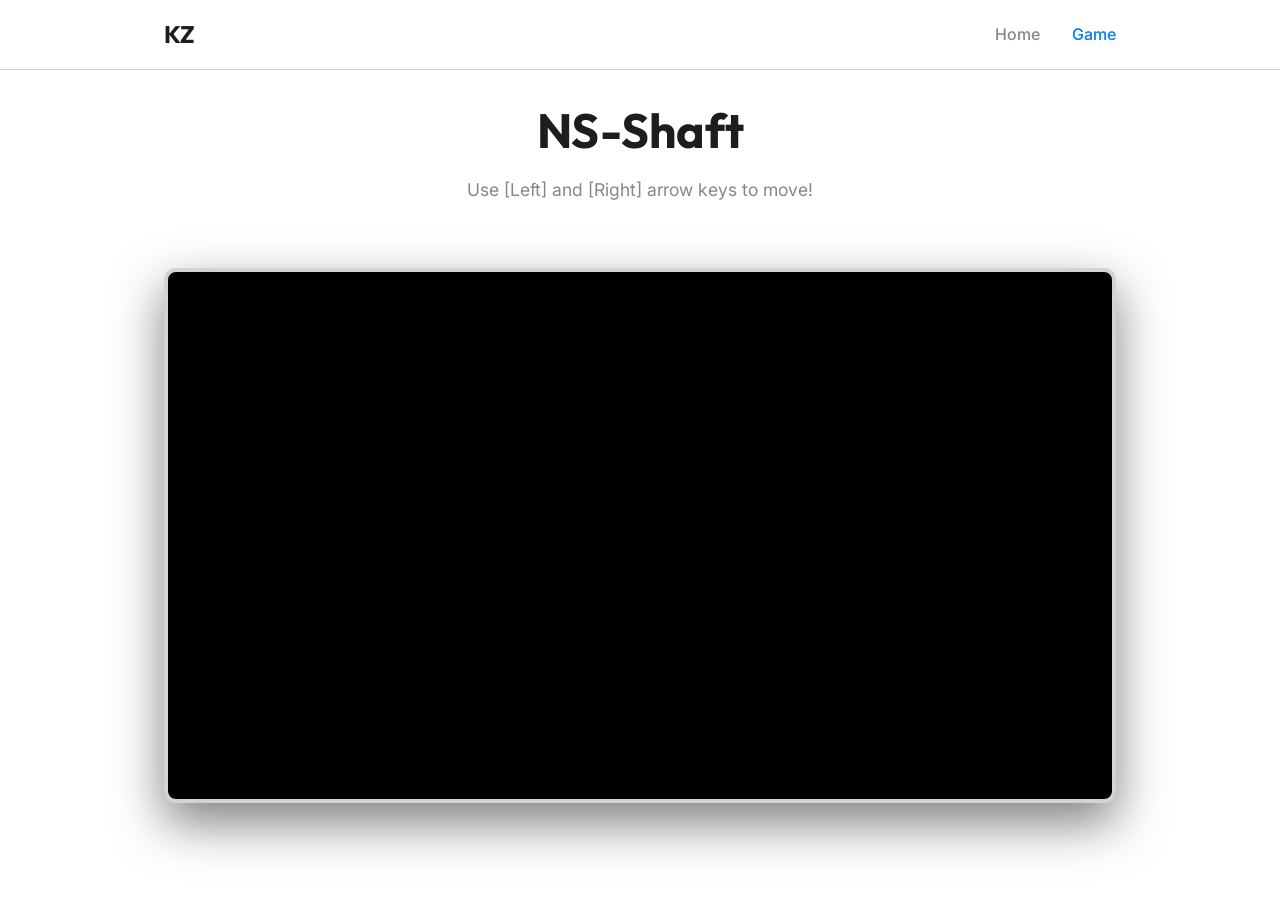
==== game.html @ c6e58439 "update game tab" ====
<!DOCTYPE html>
<html lang="en">
<head>
    <meta charset="UTF-8">
    <meta name="viewport" content="width=device-width, initial-scale=1.0">
    <title>NS-Shaft - Ke Zhai</title>
    <link rel="stylesheet" href="./css/index.css">
    <link rel="stylesheet" href="./css/game.css">
</head>
<body>

    <nav class="main-nav">
        <div class="nav-container">
            <a href="index.html" class="nav-logo">KZ</a>
            <ul class="nav-links">
                <li><a href="index.html">Home</a></li>
                <li><a href="game.html" class="active">Game</a></li>
            </ul>
        </div>
    </nav>

    <div class="container">
        <header>
            <h1>NS-Shaft</h1>
            <p class="contact-info">Use [Left] and [Right] arrow keys to move!</p>
        </header>

        <main class="game-wrapper">
            <iframe 
                src="https://j0n12.github.io/macvg1/projects/ns-shaft/" 
                id="game-frame"
                allowfullscreen
            ></iframe>
        </main>
    </div>

</body>
</html>
---- css/index.css ----
@import url('https://fonts.googleapis.com/css2?family=Inter:wght@300;400;500;600;700&family=Outfit:wght@300;400;500;600;700&display=swap');

:root {
    --primary: #007AFF;
    --primary-hover: #0063CC;
    --background: #ffffff;
    --text: #1d1d1f;
    --text-muted: #86868b;
    --secondary-bg: #f5f5f7;
    --border: #d2d2d7;
    --card-shadow: 0 4px 6px -1px rgba(0, 0, 0, 0.1), 0 2px 4px -1px rgba(0, 0, 0, 0.06);
    --font-main: 'Inter', -apple-system, BlinkMacSystemFont, sans-serif;
    --font-heading: 'Outfit', sans-serif;
    --max-width: 1000px;
    --nav-height: 70px;
}

@media (prefers-color-scheme: dark) {
    :root {
        --background: #000000;
        --text: #f5f5f7;
        --text-muted: #a1a1a6;
        --secondary-bg: #1c1c1e;
        --border: #38383a;
        --card-shadow: 0 4px 6px -1px rgba(0, 0, 0, 0.5), 0 2px 4px -1px rgba(0, 0, 0, 0.3);
    }
}

* {
    margin: 0;
    padding: 0;
    box-sizing: border-box;
}

body {
    font-family: var(--font-main);
    background-color: var(--background);
    color: var(--text);
    line-height: 1.6;
    -webkit-font-smoothing: antialiased;
}

.container {
    max-width: var(--max-width);
    margin: 0 auto;
    padding: calc(var(--nav-height) + 2rem) 1.5rem 2rem;
}

/* Navigation */
.main-nav {
    position: fixed;
    top: 0;
    left: 0;
    right: 0;
    height: var(--nav-height);
    background: rgba(255, 255, 255, 0.8);
    backdrop-filter: blur(10px);
    -webkit-backdrop-filter: blur(10px);
    border-bottom: 1px solid var(--border);
    z-index: 1000;
}

@media (prefers-color-scheme: dark) {
    .main-nav {
        background: rgba(0, 0, 0, 0.8);
    }
}

.nav-container {
    max-width: var(--max-width);
    margin: 0 auto;
    height: 100%;
    display: flex;
    justify-content: space-between;
    align-items: center;
    padding: 0 1.5rem;
}

.nav-logo {
    font-family: var(--font-heading);
    font-weight: 700;
    font-size: 1.5rem;
    color: var(--text) !important;
    text-decoration: none !important;
}

.nav-links {
    display: flex;
    gap: 2rem;
    list-style: none;
}

.nav-links a {
    color: var(--text-muted);
    font-weight: 500;
    transition: color 0.2s ease;
}

.nav-links a:hover, .nav-links a.active {
    color: var(--primary);
    text-decoration: none;
}

/* Typography */
h1, h2, h3, h4 {
    font-family: var(--font-heading);
    font-weight: 700;
    line-height: 1.2;
    margin-bottom: 1rem;
}

h1 { font-size: 3rem; }
h2 { font-size: 2rem; border-bottom: 2px solid var(--primary); display: inline-block; margin-bottom: 2rem; padding-bottom: 0.5rem; }
h3 { font-size: 1.5rem; margin-top: 1.5rem; }

a {
    color: var(--primary);
    text-decoration: none;
    transition: color 0.2s ease;
}

a:hover {
    color: var(--primary-hover);
    text-decoration: underline;
}

/* Header & Hero */
header {
    display: flex;
    flex-direction: column;
    align-items: center;
    text-align: center;
    margin-bottom: 4rem;
}

.profile-img {
    width: 180px;
    height: 180px;
    border-radius: 50%;
    object-fit: cover;
    margin-bottom: 1.5rem;
    border: 4px solid var(--primary);
    box-shadow: var(--card-shadow);
}

.contact-info {
    font-size: 1.1rem;
    color: var(--text-muted);
}

.cv-link {
    display: inline-block;
    margin-top: 1rem;
    padding: 0.6rem 1.5rem;
    background-color: var(--primary);
    color: white;
    border-radius: 999px;
    font-weight: 600;
    transition: transform 0.2s ease, background-color 0.2s ease;
}

.cv-link:hover {
    background-color: var(--primary-hover);
    color: white;
    text-decoration: none;
    transform: translateY(-2px);
}

/* Sections */
section {
    margin-bottom: 4rem;
}

.posts-wrapper {
    max-width: 100%;
}

ul {
    list-style: none;
}

.list-item {
    margin-bottom: 1.5rem;
    padding-left: 1rem;
    border-left: 3px solid var(--border);
    transition: border-color 0.2s ease;
}

.list-item:hover {
    border-left-color: var(--primary);
}

.list-item em {
    display: block;
    color: var(--text-muted);
    font-style: normal;
    font-size: 0.95rem;
    margin-top: 0.25rem;
}

/* Publication Card */
.pub-card {
    background: var(--secondary-bg);
    padding: 1.5rem;
    border-radius: 12px;
    margin-bottom: 1.5rem;
    box-shadow: 0 1px 3px rgba(0,0,0,0.1);
    transition: transform 0.2s ease, box-shadow 0.2s ease;
}

.pub-card:hover {
    transform: translateY(-4px);
    box-shadow: var(--card-shadow);
}

.pub-title {
    font-weight: 700;
    font-size: 1.2rem;
    display: block;
    margin-bottom: 0.5rem;
    color: var(--text);
}

.pub-authors {
    font-size: 1rem;
    color: var(--text-muted);
    margin-bottom: 0.5rem;
}

.pub-venue {
    font-style: italic;
    color: var(--primary);
    font-size: 0.95rem;
}

.pub-links {
    margin-top: 0.75rem;
    display: flex;
    gap: 1rem;
}

.badge {
    padding: 0.3rem 0.8rem;
    border-radius: 6px;
    font-size: 0.85rem;
    font-weight: 600;
    background: var(--border);
    color: var(--text);
    transition: background-color 0.2s ease;
}

.badge:hover {
    background: var(--primary);
    color: white;
    text-decoration: none;
}

/* Responsive */
@media (max-width: 768px) {
    h1 { font-size: 2.2rem; }
    header { margin-bottom: 2rem; }
    .profile-img { width: 140px; height: 140px; }
}
---- css/game.css ----
.game-wrapper {
    position: relative;
    width: 100%;
    max-width: 1024px;
    margin: 0 auto;
    aspect-ratio: 16 / 9;
    background: #000;
    border-radius: 12px;
    overflow: hidden;
    box-shadow: 0 20px 50px rgba(0,0,0,0.5);
    border: 4px solid var(--border);
}

#game-frame {
    width: 100%;
    height: 100%;
    border: none;
    display: block;
}
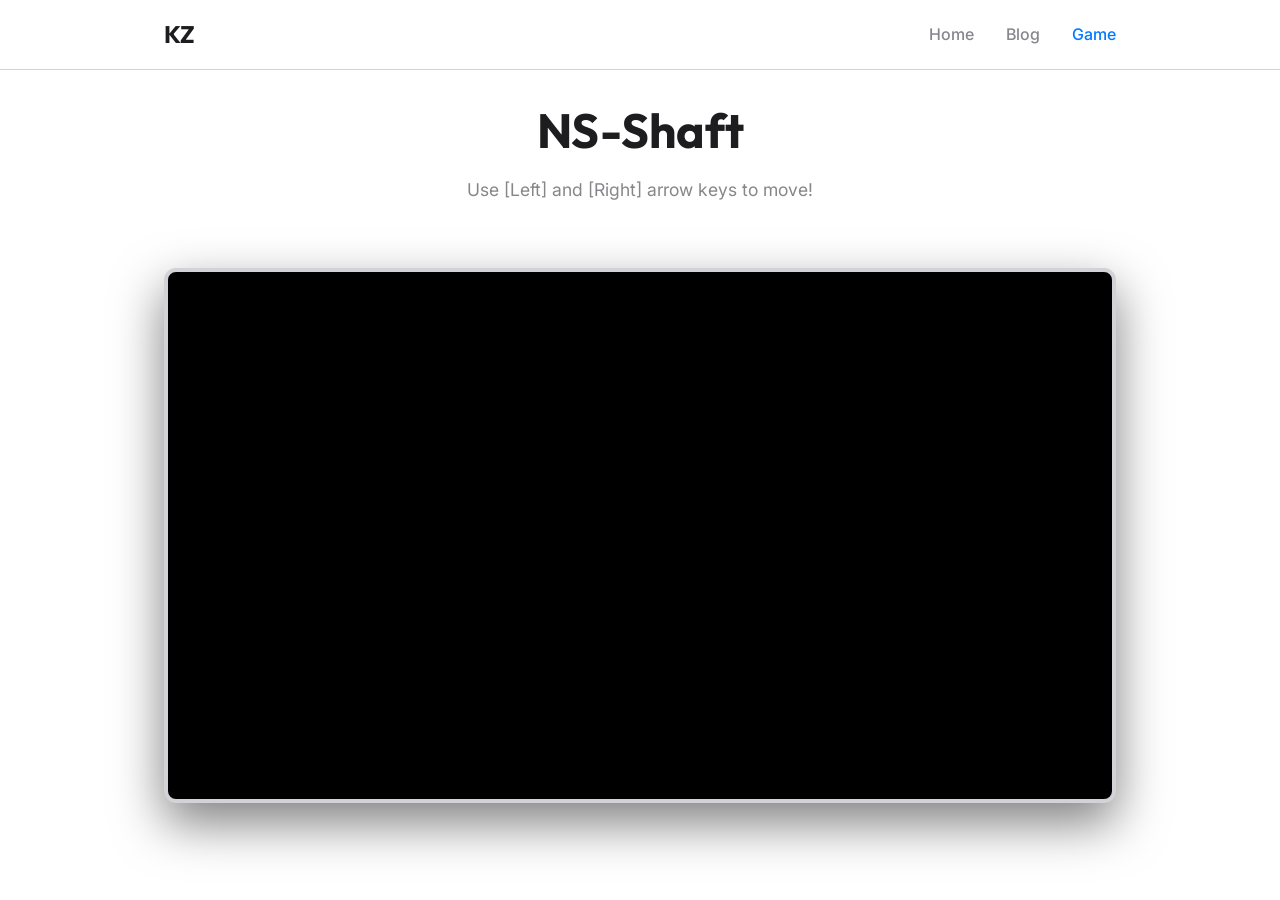
==== commit 689add08: "update blog page" ====
--- a/game.html
+++ b/game.html
@@ -14,6 +14,7 @@
             <a href="index.html" class="nav-logo">KZ</a>
             <ul class="nav-links">
                 <li><a href="index.html">Home</a></li>
+                <li><a href="blog.html">Blog</a></li>
                 <li><a href="game.html" class="active">Game</a></li>
             </ul>
         </div>
--- a/css/index.css
+++ b/css/index.css
@@ -255,9 +255,74 @@
     text-decoration: none;
 }
 
+/* Blog Card */
+.blog-card {
+    background: var(--secondary-bg);
+    padding: 2rem;
+    border-radius: 12px;
+    margin-bottom: 2rem;
+    box-shadow: 0 1px 3px rgba(0,0,0,0.1);
+    transition: transform 0.2s ease, box-shadow 0.2s ease;
+}
+
+.blog-card:hover {
+    transform: translateY(-4px);
+    box-shadow: var(--card-shadow);
+}
+
+.blog-title {
+    font-family: var(--font-heading);
+    font-weight: 700;
+    font-size: 1.5rem;
+    display: block;
+    margin-bottom: 0.5rem;
+    color: var(--text);
+    text-decoration: none;
+}
+
+.blog-title:hover {
+    color: var(--primary);
+    text-decoration: underline;
+}
+
+.blog-meta {
+    font-size: 0.9rem;
+    color: var(--text-muted);
+    margin-bottom: 1rem;
+    display: flex;
+    align-items: center;
+    gap: 0.5rem;
+}
+
+.blog-excerpt {
+    color: var(--text);
+    margin-bottom: 1.5rem;
+    line-height: 1.7;
+}
+
+.read-more {
+    display: inline-block;
+    padding: 0.5rem 1.2rem;
+    background-color: var(--primary);
+    color: white;
+    border-radius: 999px;
+    font-weight: 600;
+    font-size: 0.9rem;
+    transition: background-color 0.2s ease, transform 0.2s ease;
+    text-decoration: none;
+}
+
+.read-more:hover {
+    background-color: var(--primary-hover);
+    color: white;
+    text-decoration: none;
+    transform: translateY(-2px);
+}
+
 /* Responsive */
 @media (max-width: 768px) {
     h1 { font-size: 2.2rem; }
     header { margin-bottom: 2rem; }
     .profile-img { width: 140px; height: 140px; }
-}
+    .blog-card { padding: 1.5rem; }
+}
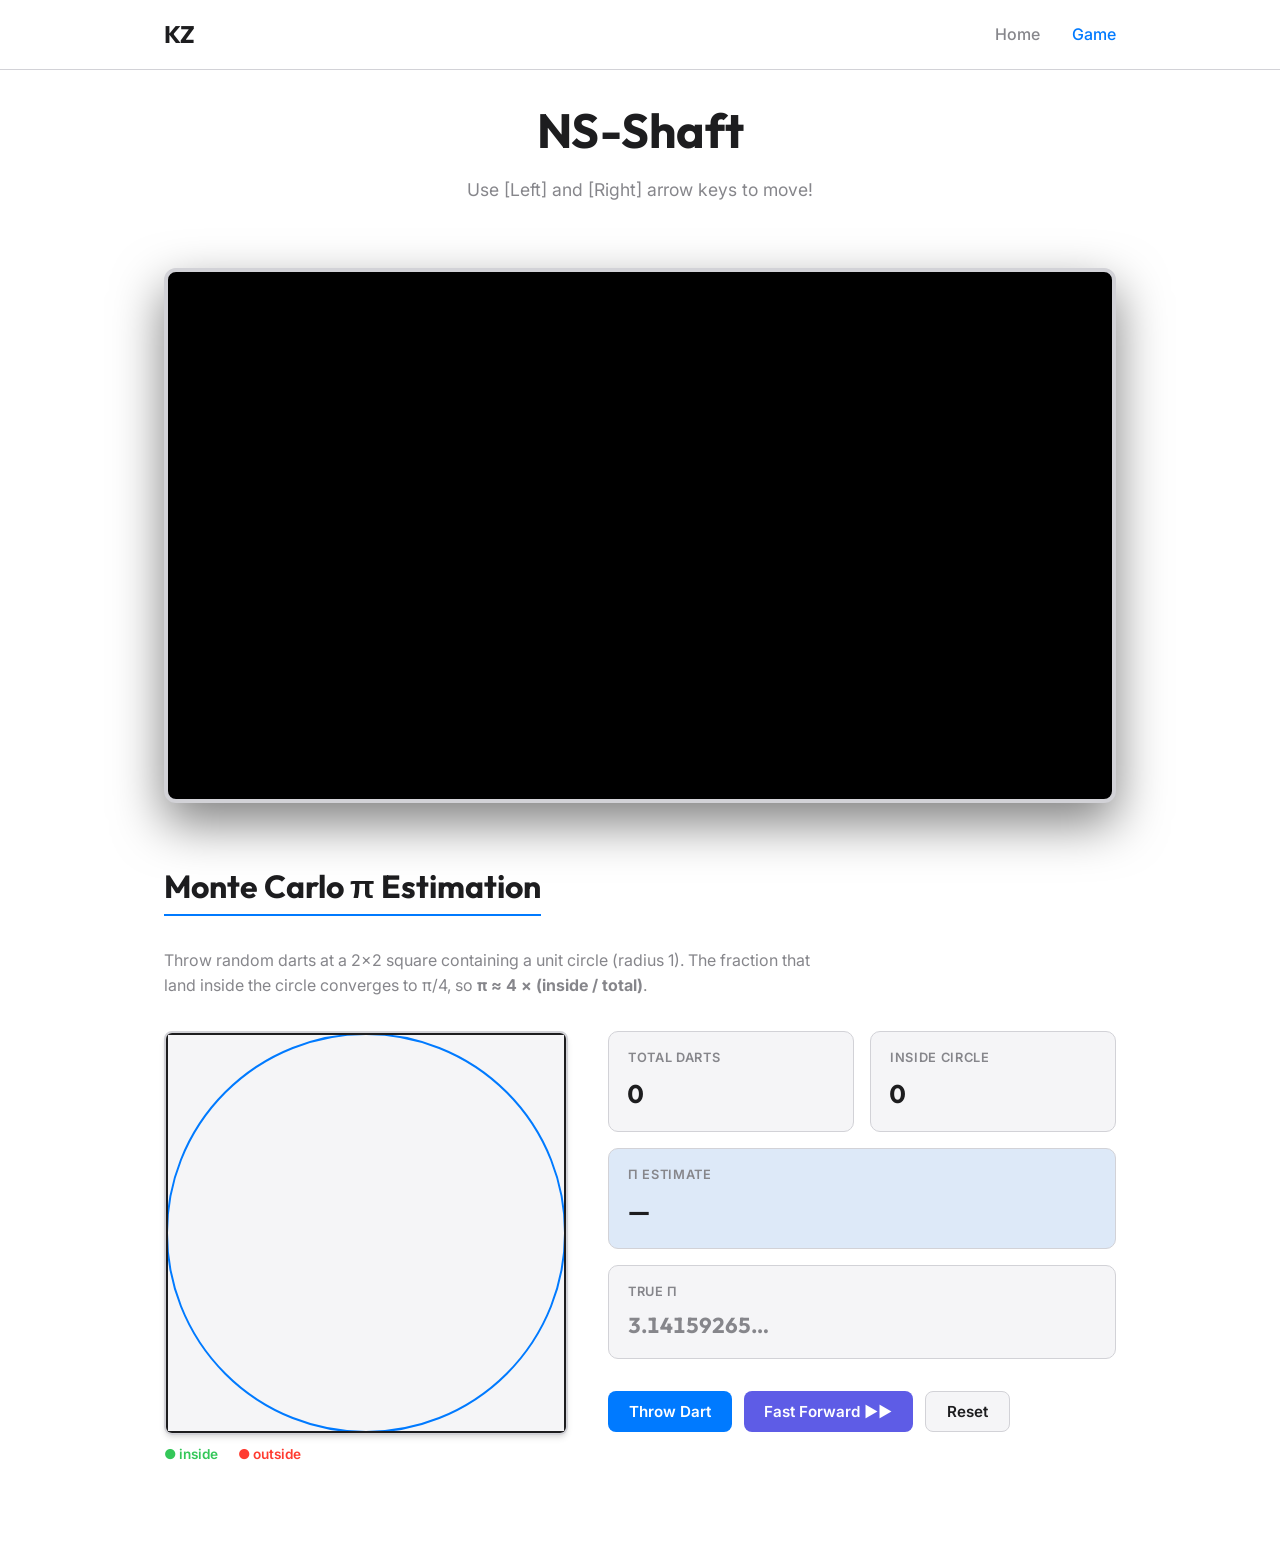
==== commit 0505de93: "update" ====
--- a/game.html
+++ b/game.html
@@ -14,7 +14,6 @@
             <a href="index.html" class="nav-logo">KZ</a>
             <ul class="nav-links">
                 <li><a href="index.html">Home</a></li>
-                <li><a href="blog.html">Blog</a></li>
                 <li><a href="game.html" class="active">Game</a></li>
             </ul>
         </div>
@@ -27,13 +26,159 @@
         </header>
 
         <main class="game-wrapper">
-            <iframe 
-                src="https://j0n12.github.io/macvg1/projects/ns-shaft/" 
+            <iframe
+                src="https://j0n12.github.io/macvg1/projects/ns-shaft/"
                 id="game-frame"
                 allowfullscreen
             ></iframe>
         </main>
+
+        <section class="mc-section">
+            <h2>Monte Carlo π Estimation</h2>
+            <p class="mc-description">
+                Throw random darts at a 2×2 square containing a unit circle (radius 1).
+                The fraction that land inside the circle converges to π/4, so
+                <strong>π ≈ 4 × (inside / total)</strong>.
+            </p>
+
+            <div class="mc-layout">
+                <div class="mc-canvas-wrap">
+                    <canvas id="mc-canvas" width="400" height="400"></canvas>
+                    <div class="mc-legend">
+                        <span class="legend-inside">● inside</span>
+                        <span class="legend-outside">● outside</span>
+                    </div>
+                </div>
+
+                <div class="mc-panel">
+                    <div class="mc-stats">
+                        <div class="mc-stat">
+                            <span class="mc-stat-label">Total Darts</span>
+                            <span class="mc-stat-value" id="mc-total">0</span>
+                        </div>
+                        <div class="mc-stat">
+                            <span class="mc-stat-label">Inside Circle</span>
+                            <span class="mc-stat-value" id="mc-inside">0</span>
+                        </div>
+                        <div class="mc-stat mc-stat-pi">
+                            <span class="mc-stat-label">π Estimate</span>
+                            <span class="mc-stat-value" id="mc-pi">—</span>
+                        </div>
+                        <div class="mc-stat mc-stat-true">
+                            <span class="mc-stat-label">True π</span>
+                            <span class="mc-stat-value mc-stat-dim">3.14159265…</span>
+                        </div>
+                    </div>
+
+                    <div class="mc-buttons">
+                        <button class="mc-btn mc-btn-primary" id="mc-throw">Throw Dart</button>
+                        <button class="mc-btn mc-btn-accent"  id="mc-ff">Fast Forward ▶▶</button>
+                        <button class="mc-btn mc-btn-danger"  id="mc-reset">Reset</button>
+                    </div>
+                </div>
+            </div>
+        </section>
     </div>
+
+    <script>
+    (function () {
+        const canvas  = document.getElementById('mc-canvas');
+        const ctx     = canvas.getContext('2d');
+        const W = canvas.width, H = canvas.height;
+        const CX = W / 2, CY = H / 2, R = W / 2 - 1;
+        const MAX_DOTS = 8000;
+        const DARTS_PER_FRAME = 50;
+
+        let total = 0, inside = 0, animId = null;
+
+        const throwBtn  = document.getElementById('mc-throw');
+        const ffBtn     = document.getElementById('mc-ff');
+        const resetBtn  = document.getElementById('mc-reset');
+        const totalEl   = document.getElementById('mc-total');
+        const insideEl  = document.getElementById('mc-inside');
+        const piEl      = document.getElementById('mc-pi');
+
+        function drawBackground() {
+            const dark = window.matchMedia('(prefers-color-scheme: dark)').matches;
+            ctx.fillStyle = dark ? '#1c1c1e' : '#f5f5f7';
+            ctx.fillRect(0, 0, W, H);
+
+            ctx.beginPath();
+            ctx.arc(CX, CY, R, 0, Math.PI * 2);
+            ctx.strokeStyle = '#007AFF';
+            ctx.lineWidth = 2;
+            ctx.stroke();
+
+            ctx.strokeStyle = dark ? '#f5f5f7' : '#1d1d1f';
+            ctx.lineWidth = 2;
+            ctx.strokeRect(1, 1, W - 2, H - 2);
+        }
+
+        function throwDart(draw) {
+            const x = Math.random() * 2 - 1;
+            const y = Math.random() * 2 - 1;
+            const hit = x * x + y * y <= 1;
+            total++;
+            if (hit) inside++;
+            if (draw) {
+                ctx.beginPath();
+                ctx.arc((x + 1) / 2 * W, (y + 1) / 2 * H, 2, 0, Math.PI * 2);
+                ctx.fillStyle = hit ? 'rgba(52,199,89,0.8)' : 'rgba(255,59,48,0.8)';
+                ctx.fill();
+            }
+        }
+
+        function updateStats() {
+            totalEl.textContent  = total.toLocaleString();
+            insideEl.textContent = inside.toLocaleString();
+            piEl.textContent     = total > 0 ? (4 * inside / total).toFixed(6) : '—';
+        }
+
+        function ffLoop() {
+            const draw = total < MAX_DOTS;
+            for (let i = 0; i < DARTS_PER_FRAME; i++) throwDart(draw);
+            updateStats();
+            animId = requestAnimationFrame(ffLoop);
+        }
+
+        function stopFF() {
+            if (animId) { cancelAnimationFrame(animId); animId = null; }
+            ffBtn.textContent  = 'Fast Forward ▶▶';
+            ffBtn.classList.remove('mc-btn-pause');
+            throwBtn.disabled  = false;
+        }
+
+        throwBtn.addEventListener('click', () => {
+            throwDart(total < MAX_DOTS);
+            updateStats();
+        });
+
+        ffBtn.addEventListener('click', () => {
+            if (animId) {
+                stopFF();
+            } else {
+                animId = requestAnimationFrame(ffLoop);
+                ffBtn.textContent = 'Pause ⏸';
+                ffBtn.classList.add('mc-btn-pause');
+                throwBtn.disabled = true;
+            }
+        });
+
+        resetBtn.addEventListener('click', () => {
+            stopFF();
+            total = 0; inside = 0;
+            drawBackground();
+            updateStats();
+        });
+
+        window.matchMedia('(prefers-color-scheme: dark)').addEventListener('change', () => {
+            drawBackground();
+        });
+
+        drawBackground();
+        updateStats();
+    })();
+    </script>
 
 </body>
 </html>
--- a/css/game.css
+++ b/css/game.css
@@ -1,3 +1,121 @@
+/* ── Monte Carlo Section ─────────────────────────────────────── */
+.mc-section {
+    margin-top: 4rem;
+}
+
+.mc-description {
+    color: var(--text-muted);
+    font-size: 1rem;
+    margin-bottom: 2rem;
+    max-width: 680px;
+}
+
+.mc-layout {
+    display: flex;
+    gap: 2.5rem;
+    align-items: flex-start;
+    flex-wrap: wrap;
+}
+
+.mc-canvas-wrap {
+    flex-shrink: 0;
+}
+
+#mc-canvas {
+    display: block;
+    border-radius: 8px;
+    border: 2px solid var(--border);
+    max-width: 100%;
+    box-shadow: var(--card-shadow);
+}
+
+.mc-legend {
+    display: flex;
+    gap: 1.25rem;
+    margin-top: 0.6rem;
+    font-size: 0.85rem;
+}
+
+.legend-inside  { color: #34c759; font-weight: 600; }
+.legend-outside { color: #ff3b30; font-weight: 600; }
+
+/* Stats */
+.mc-panel {
+    flex: 1;
+    min-width: 220px;
+    display: flex;
+    flex-direction: column;
+    gap: 2rem;
+}
+
+.mc-stats {
+    display: grid;
+    grid-template-columns: 1fr 1fr;
+    gap: 1rem;
+}
+
+.mc-stat {
+    background: var(--secondary-bg);
+    border-radius: 10px;
+    padding: 1rem 1.2rem;
+    border: 1px solid var(--border);
+}
+
+.mc-stat-pi  { grid-column: 1 / -1; background: color-mix(in srgb, var(--primary) 10%, var(--secondary-bg)); }
+.mc-stat-true { grid-column: 1 / -1; }
+
+.mc-stat-label {
+    display: block;
+    font-size: 0.8rem;
+    font-weight: 600;
+    text-transform: uppercase;
+    letter-spacing: 0.05em;
+    color: var(--text-muted);
+    margin-bottom: 0.35rem;
+}
+
+.mc-stat-value {
+    display: block;
+    font-family: var(--font-heading);
+    font-size: 1.6rem;
+    font-weight: 700;
+    color: var(--text);
+    font-variant-numeric: tabular-nums;
+}
+
+.mc-stat-dim {
+    color: var(--text-muted);
+    font-size: 1.35rem;
+}
+
+/* Buttons */
+.mc-buttons {
+    display: flex;
+    flex-wrap: wrap;
+    gap: 0.75rem;
+}
+
+.mc-btn {
+    padding: 0.6rem 1.3rem;
+    border: none;
+    border-radius: 8px;
+    font-size: 0.95rem;
+    font-weight: 600;
+    cursor: pointer;
+    transition: opacity 0.15s ease, transform 0.1s ease;
+    font-family: var(--font-main);
+}
+
+.mc-btn:hover:not(:disabled) { opacity: 0.85; transform: translateY(-1px); }
+.mc-btn:active:not(:disabled) { transform: translateY(0); }
+.mc-btn:disabled { opacity: 0.35; cursor: not-allowed; }
+
+.mc-btn-primary { background: var(--primary); color: #fff; }
+.mc-btn-accent  { background: #5e5ce6; color: #fff; }
+.mc-btn-accent.mc-btn-pause { background: #ff9f0a; }
+.mc-btn-danger  { background: var(--secondary-bg); color: var(--text); border: 1px solid var(--border); }
+
+/* ── NS-Shaft Game ───────────────────────────────────────────── */
 .game-wrapper {
     position: relative;
     width: 100%;
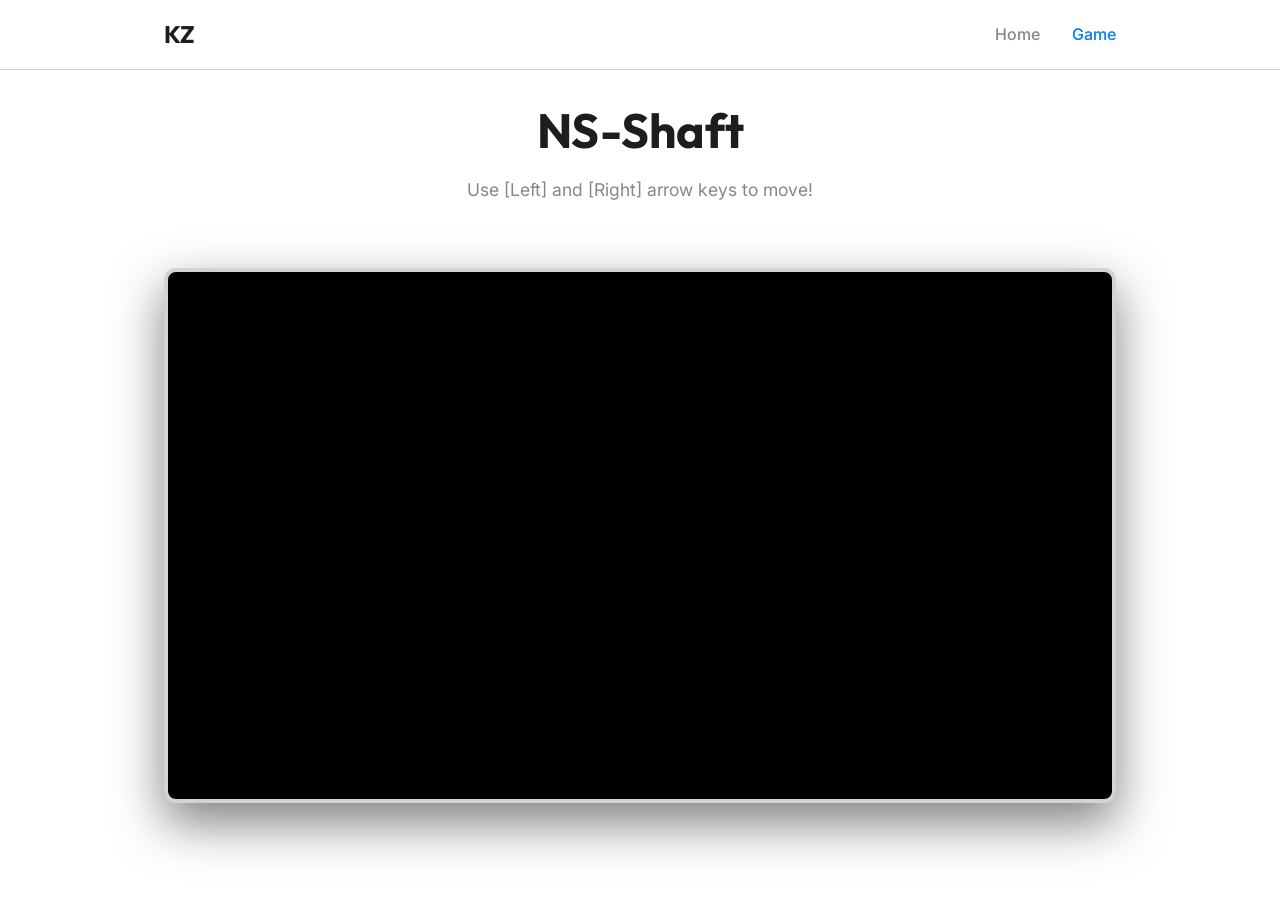
==== commit f0617a78: "bring back game page" ====
--- a/game.html
+++ b/game.html
@@ -33,152 +33,7 @@
             ></iframe>
         </main>
 
-        <section class="mc-section">
-            <h2>Monte Carlo π Estimation</h2>
-            <p class="mc-description">
-                Throw random darts at a 2×2 square containing a unit circle (radius 1).
-                The fraction that land inside the circle converges to π/4, so
-                <strong>π ≈ 4 × (inside / total)</strong>.
-            </p>
-
-            <div class="mc-layout">
-                <div class="mc-canvas-wrap">
-                    <canvas id="mc-canvas" width="400" height="400"></canvas>
-                    <div class="mc-legend">
-                        <span class="legend-inside">● inside</span>
-                        <span class="legend-outside">● outside</span>
-                    </div>
-                </div>
-
-                <div class="mc-panel">
-                    <div class="mc-stats">
-                        <div class="mc-stat">
-                            <span class="mc-stat-label">Total Darts</span>
-                            <span class="mc-stat-value" id="mc-total">0</span>
-                        </div>
-                        <div class="mc-stat">
-                            <span class="mc-stat-label">Inside Circle</span>
-                            <span class="mc-stat-value" id="mc-inside">0</span>
-                        </div>
-                        <div class="mc-stat mc-stat-pi">
-                            <span class="mc-stat-label">π Estimate</span>
-                            <span class="mc-stat-value" id="mc-pi">—</span>
-                        </div>
-                        <div class="mc-stat mc-stat-true">
-                            <span class="mc-stat-label">True π</span>
-                            <span class="mc-stat-value mc-stat-dim">3.14159265…</span>
-                        </div>
-                    </div>
-
-                    <div class="mc-buttons">
-                        <button class="mc-btn mc-btn-primary" id="mc-throw">Throw Dart</button>
-                        <button class="mc-btn mc-btn-accent"  id="mc-ff">Fast Forward ▶▶</button>
-                        <button class="mc-btn mc-btn-danger"  id="mc-reset">Reset</button>
-                    </div>
-                </div>
-            </div>
-        </section>
     </div>
-
-    <script>
-    (function () {
-        const canvas  = document.getElementById('mc-canvas');
-        const ctx     = canvas.getContext('2d');
-        const W = canvas.width, H = canvas.height;
-        const CX = W / 2, CY = H / 2, R = W / 2 - 1;
-        const MAX_DOTS = 8000;
-        const DARTS_PER_FRAME = 50;
-
-        let total = 0, inside = 0, animId = null;
-
-        const throwBtn  = document.getElementById('mc-throw');
-        const ffBtn     = document.getElementById('mc-ff');
-        const resetBtn  = document.getElementById('mc-reset');
-        const totalEl   = document.getElementById('mc-total');
-        const insideEl  = document.getElementById('mc-inside');
-        const piEl      = document.getElementById('mc-pi');
-
-        function drawBackground() {
-            const dark = window.matchMedia('(prefers-color-scheme: dark)').matches;
-            ctx.fillStyle = dark ? '#1c1c1e' : '#f5f5f7';
-            ctx.fillRect(0, 0, W, H);
-
-            ctx.beginPath();
-            ctx.arc(CX, CY, R, 0, Math.PI * 2);
-            ctx.strokeStyle = '#007AFF';
-            ctx.lineWidth = 2;
-            ctx.stroke();
-
-            ctx.strokeStyle = dark ? '#f5f5f7' : '#1d1d1f';
-            ctx.lineWidth = 2;
-            ctx.strokeRect(1, 1, W - 2, H - 2);
-        }
-
-        function throwDart(draw) {
-            const x = Math.random() * 2 - 1;
-            const y = Math.random() * 2 - 1;
-            const hit = x * x + y * y <= 1;
-            total++;
-            if (hit) inside++;
-            if (draw) {
-                ctx.beginPath();
-                ctx.arc((x + 1) / 2 * W, (y + 1) / 2 * H, 2, 0, Math.PI * 2);
-                ctx.fillStyle = hit ? 'rgba(52,199,89,0.8)' : 'rgba(255,59,48,0.8)';
-                ctx.fill();
-            }
-        }
-
-        function updateStats() {
-            totalEl.textContent  = total.toLocaleString();
-            insideEl.textContent = inside.toLocaleString();
-            piEl.textContent     = total > 0 ? (4 * inside / total).toFixed(6) : '—';
-        }
-
-        function ffLoop() {
-            const draw = total < MAX_DOTS;
-            for (let i = 0; i < DARTS_PER_FRAME; i++) throwDart(draw);
-            updateStats();
-            animId = requestAnimationFrame(ffLoop);
-        }
-
-        function stopFF() {
-            if (animId) { cancelAnimationFrame(animId); animId = null; }
-            ffBtn.textContent  = 'Fast Forward ▶▶';
-            ffBtn.classList.remove('mc-btn-pause');
-            throwBtn.disabled  = false;
-        }
-
-        throwBtn.addEventListener('click', () => {
-            throwDart(total < MAX_DOTS);
-            updateStats();
-        });
-
-        ffBtn.addEventListener('click', () => {
-            if (animId) {
-                stopFF();
-            } else {
-                animId = requestAnimationFrame(ffLoop);
-                ffBtn.textContent = 'Pause ⏸';
-                ffBtn.classList.add('mc-btn-pause');
-                throwBtn.disabled = true;
-            }
-        });
-
-        resetBtn.addEventListener('click', () => {
-            stopFF();
-            total = 0; inside = 0;
-            drawBackground();
-            updateStats();
-        });
-
-        window.matchMedia('(prefers-color-scheme: dark)').addEventListener('change', () => {
-            drawBackground();
-        });
-
-        drawBackground();
-        updateStats();
-    })();
-    </script>
 
 </body>
 </html>
